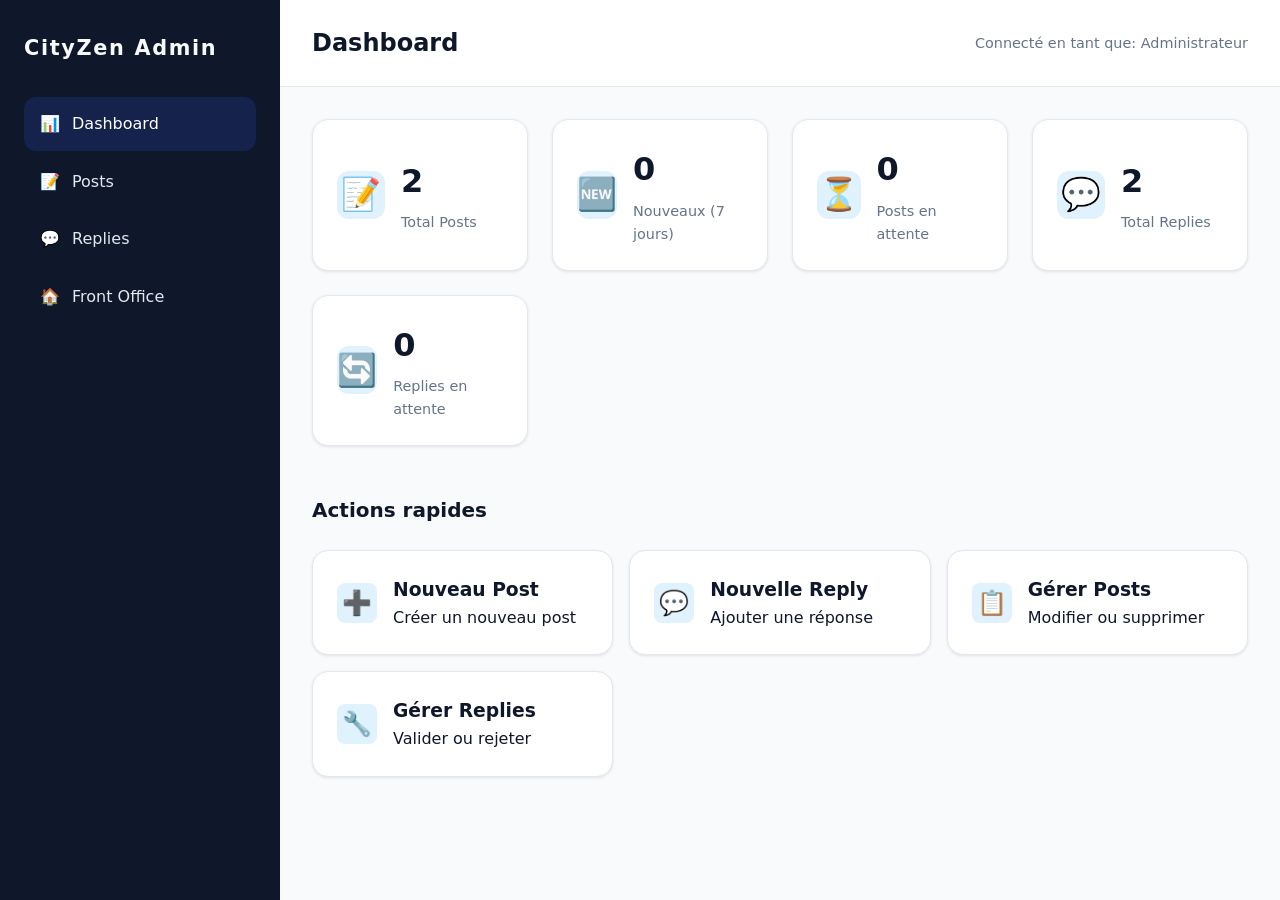
==== back.html @ 434589f9 "Initial commit" ====
<!DOCTYPE html>
<html lang="fr">
<head>
  <meta charset="UTF-8">
  <meta name="viewport" content="width=device-width, initial-scale=1.0">
  <title>Administration - CityZen Forum</title>
  <style>
    :root {
      --bg-dark: #0f172a;
      --bg-darker: #0b1221;
      --bg-light: #f8fafc;
      --card: #ffffff;
      --text: #0f172a;
      --muted: #64748b;
      --accent: #2563eb;
      --accent-soft: #e0f2fe;
      --success: #16a34a;
      --warning: #f97316;
      --danger: #ef4444;
      --border: #e2e8f0;
    }

    * {
      box-sizing: border-box;
      margin: 0;
      padding: 0;
      font-family: Inter, system-ui, sans-serif;
    }

    body {
      min-height: 100vh;
      background: #f8fafc;
      color: var(--text);
      line-height: 1.6;
    }

    .admin-layout {
      display: grid;
      grid-template-columns: 280px 1fr;
      min-height: 100vh;
    }

    .sidebar {
      background: var(--bg-dark);
      color: #f8fafc;
      padding: 2rem 1.5rem;
      display: flex;
      flex-direction: column;
    }

    .sidebar-header h2 {
      margin-bottom: 2rem;
      font-size: 1.3rem;
      letter-spacing: 0.08em;
      font-weight: 700;
    }

    .sidebar-nav {
      flex: 1;
    }

    .nav-link {
      display: flex;
      align-items: center;
      gap: 0.75rem;
      padding: 0.875rem 1rem;
      border-radius: 0.75rem;
      color: #e2e8f0;
      text-decoration: none;
      transition: all 0.2s;
      margin-bottom: 0.25rem;
    }

    .nav-link.active,
    .nav-link:hover {
      background: rgba(45, 96, 255, 0.16);
      color: #ffffff;
    }

    .nav-link.logout {
      margin-top: auto;
      color: #ef4444;
    }

    .nav-link.logout:hover {
      background: rgba(239, 68, 68, 0.16);
    }

    .main-content {
      display: flex;
      flex-direction: column;
    }

    .topbar {
      background: white;
      border-bottom: 1px solid var(--border);
      padding: 1.5rem 2rem;
      display: flex;
      justify-content: space-between;
      align-items: center;
    }

    .topbar h1 {
      margin: 0;
      font-size: 1.5rem;
    }

    .user-info {
      color: #64748b;
      font-size: 0.9rem;
    }

    .content {
      flex: 1;
      padding: 2rem;
    }

    /* Dashboard */
    .dashboard {
      max-width: 1200px;
    }

    .stats-grid {
      display: grid;
      grid-template-columns: repeat(auto-fit, minmax(200px, 1fr));
      gap: 1.5rem;
      margin-bottom: 3rem;
    }

    .stat-card {
      background: white;
      border: 1px solid var(--border);
      border-radius: 1rem;
      padding: 1.5rem;
      display: flex;
      align-items: center;
      gap: 1rem;
      box-shadow: 0 1px 3px rgba(0, 0, 0, 0.1);
    }

    .stat-icon {
      font-size: 2rem;
      width: 3rem;
      height: 3rem;
      display: flex;
      align-items: center;
      justify-content: center;
      background: #e0f2fe;
      border-radius: 0.75rem;
    }

    .stat-content h3 {
      margin: 0 0 0.25rem 0;
      font-size: 2rem;
      font-weight: 700;
    }

    .stat-content p {
      margin: 0;
      color: #64748b;
      font-size: 0.9rem;
    }

    .quick-actions h2 {
      margin-bottom: 1.5rem;
      font-size: 1.25rem;
    }

    .actions-grid {
      display: grid;
      grid-template-columns: repeat(auto-fit, minmax(250px, 1fr));
      gap: 1rem;
    }

    .action-card {
      background: white;
      border: 1px solid var(--border);
      border-radius: 1rem;
      padding: 1.5rem;
      text-decoration: none;
      color: inherit;
      display: flex;
      align-items: center;
      gap: 1rem;
      transition: all 0.2s;
      box-shadow: 0 1px 3px rgba(0, 0, 0, 0.1);
    }

    .action-card:hover {
      transform: translateY(-2px);
      box-shadow: 0 4px 12px rgba(0, 0, 0, 0.15);
      border-color: #2563eb;
    }

    .action-icon {
      font-size: 1.5rem;
      width: 2.5rem;
      height: 2.5rem;
      display: flex;
      align-items: center;
      justify-content: center;
      background: #e0f2fe;
      border-radius: 0.5rem;
      color: #2563eb;
    }

    /* Admin sections */
    .admin-section {
      background: white;
      border: 1px solid var(--border);
      border-radius: 1rem;
      padding: 2rem;
      box-shadow: 0 1px 3px rgba(0, 0, 0, 0.1);
    }

    .section-header {
      display: flex;
      justify-content: space-between;
      align-items: center;
      margin-bottom: 2rem;
    }

    .section-header h2 {
      margin: 0;
      font-size: 1.25rem;
    }

    .stats-summary {
      display: flex;
      gap: 2rem;
      margin-bottom: 2rem;
      padding: 1rem;
      background: #f8fafc;
      border-radius: 0.5rem;
    }

    .stat-item {
      display: flex;
      flex-direction: column;
      align-items: center;
    }

    .stat-label {
      font-size: 0.9rem;
      color: #64748b;
      margin-bottom: 0.25rem;
    }

    .stat-value {
      font-size: 1.5rem;
      font-weight: 700;
      color: #0f172a;
    }

    /* Data tables */
    .data-table {
      overflow-x: auto;
    }

    table {
      width: 100%;
      border-collapse: collapse;
      min-width: 600px;
    }

    thead {
      background: #f8fafc;
    }

    th, td {
      text-align: left;
      padding: 0.875rem 1rem;
      border-bottom: 1px solid #e2e8f0;
    }

    th {
      font-size: 0.9rem;
      color: #64748b;
      text-transform: uppercase;
      letter-spacing: 0.04em;
      font-weight: 600;
    }

    td {
      color: #334155;
      font-size: 0.9rem;
    }

    .status-badge {
      display: inline-flex;
      align-items: center;
      justify-content: center;
      border-radius: 999px;
      padding: 0.25rem 0.75rem;
      font-size: 0.75rem;
      font-weight: 700;
      text-transform: uppercase;
      letter-spacing: 0.04em;
    }

    .status-publié,
    .status-validé {
      background: #dcfce7;
      color: #15803d;
    }

    .status-en révision,
    .status-en attente {
      background: #ffedd5;
      color: #b45309;
    }

    .status-rejeté,
    .status-brouillon,
    .status-archivé {
      background: #fee2e2;
      color: #b91c1c;
    }

    .actions {
      display: flex;
      gap: 0.5rem;
    }

    /* Buttons */
    .btn {
      display: inline-flex;
      align-items: center;
      justify-content: center;
      padding: 0.75rem 1.5rem;
      border-radius: 0.5rem;
      text-decoration: none;
      font-weight: 600;
      transition: all 0.2s;
      cursor: pointer;
      border: none;
      font-size: 0.9rem;
    }

    .btn-primary {
      background: var(--accent);
      color: white;
    }

    .btn-primary:hover {
      background: #1d4ed8;
      transform: translateY(-1px);
    }

    .btn-secondary {
      background: #f1f5f9;
      color: var(--text);
    }

    .btn-secondary:hover {
      background: #e2e8f0;
    }

    .btn-small {
      padding: 0.5rem 1rem;
      font-size: 0.8rem;
    }

    .btn-edit {
      background: #e0f2fe;
      color: #1d4ed8;
    }

    .btn-edit:hover {
      background: #bae6fd;
    }

    .btn-delete {
      background: #fee2e2;
      color: #b91c1c;
    }

    .btn-delete:hover {
      background: #fecaca;
    }

    /* Forms */
    .admin-form {
      max-width: none;
    }

    .form-group {
      margin-bottom: 1.5rem;
    }

    .form-group label {
      display: block;
      margin-bottom: 0.5rem;
      font-weight: 600;
      color: var(--text);
    }

    .form-group input,
    .form-group select,
    .form-group textarea {
      width: 100%;
      padding: 0.75rem;
      border: 1px solid var(--border);
      border-radius: 0.5rem;
      font-size: 1rem;
      background: white;
      transition: border-color 0.2s;
    }

    .form-group input:focus,
    .form-group select:focus,
    .form-group textarea:focus {
      outline: none;
      border-color: var(--accent);
      box-shadow: 0 0 0 3px rgba(37, 99, 235, 0.1);
    }

    .form-group textarea {
      resize: vertical;
      min-height: 120px;
    }

    .form-actions {
      display: flex;
      gap: 1rem;
      justify-content: flex-end;
      margin-top: 2rem;
    }

    /* Modals */
    .modal {
      display: none;
      position: fixed;
      z-index: 1000;
      left: 0;
      top: 0;
      width: 100%;
      height: 100%;
      background-color: rgba(0, 0, 0, 0.5);
      animation: fadeIn 0.3s ease-out;
    }

    .modal.show {
      display: flex;
      justify-content: center;
      align-items: center;
    }

    @keyframes fadeIn {
      from { opacity: 0; }
      to { opacity: 1; }
    }

    .modal-content {
      background: white;
      border-radius: 1rem;
      padding: 2rem;
      width: 90%;
      max-width: 600px;
      max-height: 90vh;
      overflow-y: auto;
      box-shadow: 0 20px 60px rgba(0, 0, 0, 0.15);
      animation: slideIn 0.3s ease-out;
    }

    @keyframes slideIn {
      from { transform: scale(0.9) translateY(-20px); opacity: 0; }
      to { transform: scale(1) translateY(0); opacity: 1; }
    }

    .modal-header {
      display: flex;
      justify-content: space-between;
      align-items: center;
      margin-bottom: 1.5rem;
      padding-bottom: 1rem;
      border-bottom: 1px solid var(--border);
    }

    .modal-header h2 {
      margin: 0;
      font-size: 1.5rem;
    }

    .close {
      background: none;
      border: none;
      font-size: 2rem;
      cursor: pointer;
      color: var(--muted);
      padding: 0;
      width: 30px;
      height: 30px;
      display: flex;
      align-items: center;
      justify-content: center;
      border-radius: 50%;
      transition: all 0.2s;
    }

    .close:hover {
      background: #f1f5f9;
      color: var(--text);
    }

    /* Alerts */
    .alert {
      padding: 1rem;
      border-radius: 0.5rem;
      margin-bottom: 1rem;
    }

    .alert-success {
      background: #dcfce7;
      color: #15803d;
      border: 1px solid #bbf7d0;
    }

    .alert-error {
      background: #fee2e2;
      color: #b91c1c;
      border: 1px solid #fecaca;
    }

    /* Responsive */
    @media (max-width: 1024px) {
      .admin-layout {
        grid-template-columns: 1fr;
      }

      .sidebar {
        flex-direction: row;
        flex-wrap: wrap;
        gap: 1rem;
        padding: 1rem;
      }

      .sidebar-nav {
        display: flex;
        flex-wrap: wrap;
        gap: 0.5rem;
      }

      .nav-link {
        padding: 0.5rem 0.75rem;
        font-size: 0.9rem;
      }

      .topbar {
        flex-direction: column;
        gap: 1rem;
        align-items: stretch;
        padding: 1rem;
      }

      .content {
        padding: 1rem;
      }

      .stats-grid {
        grid-template-columns: 1fr;
      }

      .actions-grid {
        grid-template-columns: 1fr;
      }

      .stats-summary {
        flex-direction: column;
        gap: 1rem;
      }
    }
  </style>
</head>
<body>
  <div class="admin-layout">
    <aside class="sidebar">
      <div class="sidebar-header">
        <h2>CityZen Admin</h2>
      </div>
      <nav class="sidebar-nav">
        <a href="#dashboard" class="nav-link active" onclick="showSection('dashboard')">
          <span>📊</span> Dashboard
        </a>
        <a href="#posts" class="nav-link" onclick="showSection('posts')">
          <span>📝</span> Posts
        </a>
        <a href="#replies" class="nav-link" onclick="showSection('replies')">
          <span>💬</span> Replies
        </a>
        <a href="front.html" class="nav-link">
          <span>🏠</span> Front Office
        </a>
      </nav>
    </aside>

    <main class="main-content">
      <header class="topbar">
        <h1 id="page-title">Dashboard</h1>
        <div class="user-info">
          Connecté en tant que: Administrateur
        </div>
      </header>

      <div class="content">
        <!-- Messages d'alerte -->
        <div id="alerts"></div>

        <!-- Dashboard -->
        <div id="dashboard-section" class="dashboard">
          <div class="stats-grid">
            <div class="stat-card">
              <div class="stat-icon">📝</div>
              <div class="stat-content">
                <h3 id="total-posts">0</h3>
                <p>Total Posts</p>
              </div>
            </div>

            <div class="stat-card">
              <div class="stat-icon">🆕</div>
              <div class="stat-content">
                <h3 id="recent-posts">0</h3>
                <p>Nouveaux (7 jours)</p>
              </div>
            </div>

            <div class="stat-card">
              <div class="stat-icon">⏳</div>
              <div class="stat-content">
                <h3 id="pending-posts">0</h3>
                <p>Posts en attente</p>
              </div>
            </div>

            <div class="stat-card">
              <div class="stat-icon">💬</div>
              <div class="stat-content">
                <h3 id="total-replies">0</h3>
                <p>Total Replies</p>
              </div>
            </div>

            <div class="stat-card">
              <div class="stat-icon">🔄</div>
              <div class="stat-content">
                <h3 id="pending-replies">0</h3>
                <p>Replies en attente</p>
              </div>
            </div>
          </div>

          <div class="quick-actions">
            <h2>Actions rapides</h2>
            <div class="actions-grid">
              <div class="action-card" onclick="showCreatePostModal()">
                <div class="action-icon">➕</div>
                <div class="action-content">
                  <h3>Nouveau Post</h3>
                  <p>Créer un nouveau post</p>
                </div>
              </div>

              <div class="action-card" onclick="showCreateReplyModal()">
                <div class="action-icon">💬</div>
                <div class="action-content">
                  <h3>Nouvelle Reply</h3>
                  <p>Ajouter une réponse</p>
                </div>
              </div>

              <div class="action-card" onclick="showSection('posts')">
                <div class="action-icon">📋</div>
                <div class="action-content">
                  <h3>Gérer Posts</h3>
                  <p>Modifier ou supprimer</p>
                </div>
              </div>

              <div class="action-card" onclick="showSection('replies')">
                <div class="action-icon">🔧</div>
                <div class="action-content">
                  <h3>Gérer Replies</h3>
                  <p>Valider ou rejeter</p>
                </div>
              </div>
            </div>
          </div>
        </div>

        <!-- Gestion des posts -->
        <div id="posts-section" class="admin-section" style="display: none;">
          <div class="section-header">
            <h2>Gestion des Posts</h2>
            <button class="btn btn-primary" onclick="showCreatePostModal()">Nouveau Post</button>
          </div>

          <div class="stats-summary">
            <div class="stat-item">
              <span class="stat-label">Total:</span>
              <span class="stat-value" id="posts-total">0</span>
            </div>
            <div class="stat-item">
              <span class="stat-label">Nouveaux (7j):</span>
              <span class="stat-value" id="posts-recent">0</span>
            </div>
            <div class="stat-item">
              <span class="stat-label">En attente:</span>
              <span class="stat-value" id="posts-pending">0</span>
            </div>
          </div>

          <div class="data-table">
            <table id="posts-table">
              <thead>
                <tr>
                  <th>ID</th>
                  <th>Titre</th>
                  <th>Auteur</th>
                  <th>Statut</th>
                  <th>Date</th>
                  <th>Vues</th>
                  <th>Actions</th>
                </tr>
              </thead>
              <tbody id="posts-tbody">
                <!-- Les posts seront chargés ici -->
              </tbody>
            </table>
          </div>
        </div>

        <!-- Gestion des replies -->
        <div id="replies-section" class="admin-section" style="display: none;">
          <div class="section-header">
            <h2>Gestion des Replies</h2>
            <button class="btn btn-primary" onclick="showCreateReplyModal()">Nouvelle Reply</button>
          </div>

          <div class="stats-summary">
            <div class="stat-item">
              <span class="stat-label">Total:</span>
              <span class="stat-value" id="replies-total">0</span>
            </div>
            <div class="stat-item">
              <span class="stat-label">En attente:</span>
              <span class="stat-value" id="replies-pending">0</span>
            </div>
          </div>

          <div class="data-table">
            <table id="replies-table">
              <thead>
                <tr>
                  <th>ID</th>
                  <th>Post associé</th>
                  <th>Auteur</th>
                  <th>Contenu</th>
                  <th>Statut</th>
                  <th>Date</th>
                  <th>Actions</th>
                </tr>
              </thead>
              <tbody id="replies-tbody">
                <!-- Les replies seront chargées ici -->
              </tbody>
            </table>
          </div>
        </div>
      </div>
    </main>
  </div>

  <!-- Modal pour créer/modifier un post -->
  <div id="post-modal" class="modal">
    <div class="modal-content">
      <div class="modal-header">
        <h2 id="post-modal-title">Nouveau Post</h2>
        <button class="close" onclick="closePostModal()">&times;</button>
      </div>
      <form id="post-form">
        <input type="hidden" id="post-id" value="">
        <div class="form-group">
          <label for="post-title">Titre *</label>
          <input type="text" id="post-title" required>
        </div>

        <div class="form-group">
          <label for="post-author">Auteur *</label>
          <input type="text" id="post-author" required>
        </div>

        <div class="form-group">
          <label for="post-email">Email auteur</label>
          <input type="email" id="post-email">
        </div>

        <div class="form-group">
          <label for="post-status">Statut *</label>
          <select id="post-status" required>
            <option value="Publié">Publié</option>
            <option value="En révision">En révision</option>
            <option value="Brouillon">Brouillon</option>
            <option value="Archivé">Archivé</option>
          </select>
        </div>

        <div class="form-group">
          <label for="post-content">Contenu</label>
          <textarea id="post-content" rows="8"></textarea>
        </div>

        <div class="form-actions">
          <button type="button" class="btn btn-secondary" onclick="closePostModal()">Annuler</button>
          <button type="submit" class="btn btn-primary">Enregistrer</button>
        </div>
      </form>
    </div>
  </div>

  <!-- Modal pour créer/modifier une reply -->
  <div id="reply-modal" class="modal">
    <div class="modal-content">
      <div class="modal-header">
        <h2 id="reply-modal-title">Nouvelle Reply</h2>
        <button class="close" onclick="closeReplyModal()">&times;</button>
      </div>
      <form id="reply-form">
        <input type="hidden" id="reply-id" value="">
        <div class="form-group">
          <label for="reply-post-id">Post associé *</label>
          <select id="reply-post-id" required>
            <!-- Les options seront remplies dynamiquement -->
          </select>
        </div>

        <div class="form-group">
          <label for="reply-author">Auteur *</label>
          <input type="text" id="reply-author" required>
        </div>

        <div class="form-group">
          <label for="reply-email">Email auteur</label>
          <input type="email" id="reply-email">
        </div>

        <div class="form-group">
          <label for="reply-status">Statut *</label>
          <select id="reply-status" required>
            <option value="Validé">Validé</option>
            <option value="Rejeté">Rejeté</option>
            <option value="En attente">En attente</option>
          </select>
        </div>

        <div class="form-group">
          <label for="reply-content">Contenu *</label>
          <textarea id="reply-content" rows="6" required></textarea>
        </div>

        <div class="form-actions">
          <button type="button" class="btn btn-secondary" onclick="closeReplyModal()">Annuler</button>
          <button type="submit" class="btn btn-primary">Enregistrer</button>
        </div>
      </form>
    </div>
  </div>

  <script>
    // Données du forum
    let posts = [];
    let currentSection = 'dashboard';

    // Charger les données depuis localStorage
    function loadData() {
      const savedPosts = localStorage.getItem('forum_posts');
      if (savedPosts) {
        posts = JSON.parse(savedPosts);
      } else {
        // Données de démonstration
        posts = [
          {
            id: 1,
            title: "Bienvenue sur CityZen Forum",
            content: "Bienvenue sur notre forum communautaire ! Ici vous pouvez partager vos idées, poser des questions et échanger avec d'autres membres de la communauté.",
            author: "Admin",
            email: "admin@cityzen.com",
            date: "2026-04-14",
            views: 15,
            likes: 8,
            status: "Publié",
            replies: [
              {
                id: 1,
                content: "Merci pour ce forum ! C'est super utile.",
                author: "Marie L.",
                email: "marie@email.com",
                date: "2026-04-14",
                status: "Validé"
              }
            ]
          },
          {
            id: 2,
            title: "Comment intégrer PDO en PHP ?",
            content: "Bonjour, j'ai des difficultés à intégrer PDO dans mon projet PHP. Quelqu'un pourrait m'aider avec un exemple concret ?",
            author: "Jean D.",
            email: "jean@email.com",
            date: "2026-04-13",
            views: 23,
            likes: 5,
            status: "Publié",
            replies: [
              {
                id: 2,
                content: "Voici un exemple basique :\n\n```php\ntry {\n    $pdo = new PDO('mysql:host=localhost;dbname=test', 'user', 'pass');\n    $stmt = $pdo->prepare('SELECT * FROM users');\n    $stmt->execute();\n    $users = $stmt->fetchAll();\n} catch(PDOException $e) {\n    echo $e->getMessage();\n}\n```",
                author: "Dev PHP",
                email: "dev@email.com",
                date: "2026-04-13",
                status: "Validé"
              }
            ]
          }
        ];
        saveData();
      }
    }

    // Sauvegarder les données dans localStorage
    function saveData() {
      localStorage.setItem('forum_posts', JSON.stringify(posts));
      updateStats();
    }

    // Afficher les messages d'alerte
    function showAlert(message, type = 'success') {
      const alertsDiv = document.getElementById('alerts');
      alertsDiv.innerHTML = `<div class="alert alert-${type}">${message}</div>`;
      setTimeout(() => {
        alertsDiv.innerHTML = '';
      }, 5000);
    }

    // Afficher une section
    function showSection(sectionName) {
      // Masquer toutes les sections
      document.getElementById('dashboard-section').style.display = 'none';
      document.getElementById('posts-section').style.display = 'none';
      document.getElementById('replies-section').style.display = 'none';

      // Afficher la section demandée
      document.getElementById(sectionName + '-section').style.display = 'block';

      // Mettre à jour la navigation
      document.querySelectorAll('.nav-link').forEach(link => {
        link.classList.remove('active');
      });
      document.querySelector(`[onclick="showSection('${sectionName}')"]`).classList.add('active');

      // Mettre à jour le titre
      const titles = {
        'dashboard': 'Dashboard',
        'posts': 'Gestion des Posts',
        'replies': 'Gestion des Replies'
      };
      document.getElementById('page-title').textContent = titles[sectionName];

      currentSection = sectionName;

      // Recharger les données si nécessaire
      if (sectionName === 'posts') {
        renderPostsTable();
      } else if (sectionName === 'replies') {
        renderRepliesTable();
      }
    }

    // Mettre à jour les statistiques
    function updateStats() {
      const totalPosts = posts.length;
      const recentPosts = posts.filter(p => {
        const postDate = new Date(p.date);
        const weekAgo = new Date();
        weekAgo.setDate(weekAgo.getDate() - 7);
        return postDate >= weekAgo;
      }).length;
      const pendingPosts = posts.filter(p => p.status === 'En révision').length;

      let totalReplies = 0;
      let pendingReplies = 0;

      posts.forEach(post => {
        if (post.replies) {
          totalReplies += post.replies.length;
          pendingReplies += post.replies.filter(r => r.status === 'En attente').length;
        }
      });

      // Dashboard
      document.getElementById('total-posts').textContent = totalPosts;
      document.getElementById('recent-posts').textContent = recentPosts;
      document.getElementById('pending-posts').textContent = pendingPosts;
      document.getElementById('total-replies').textContent = totalReplies;
      document.getElementById('pending-replies').textContent = pendingReplies;

      // Sections
      document.getElementById('posts-total').textContent = totalPosts;
      document.getElementById('posts-recent').textContent = recentPosts;
      document.getElementById('posts-pending').textContent = pendingPosts;
      document.getElementById('replies-total').textContent = totalReplies;
      document.getElementById('replies-pending').textContent = pendingReplies;
    }

    // Rendre le tableau des posts
    function renderPostsTable() {
      const tbody = document.getElementById('posts-tbody');
      tbody.innerHTML = '';

      posts.forEach(post => {
        const row = document.createElement('tr');
        row.innerHTML = `
          <td>${post.id}</td>
          <td>${post.title.length > 50 ? post.title.substring(0, 50) + '...' : post.title}</td>
          <td>${post.author}</td>
          <td><span class="status-badge status-${post.status.toLowerCase().replace(' ', '')}">${post.status}</span></td>
          <td>${formatDate(post.date)}</td>
          <td>${post.views}</td>
          <td class="actions">
            <button class="btn btn-small btn-edit" onclick="editPost(${post.id})">Modifier</button>
            <button class="btn btn-small btn-delete" onclick="deletePost(${post.id})">Supprimer</button>
          </td>
        `;
        tbody.appendChild(row);
      });
    }

    // Rendre le tableau des replies
    function renderRepliesTable() {
      const tbody = document.getElementById('replies-tbody');
      tbody.innerHTML = '';

      posts.forEach(post => {
        if (post.replies) {
          post.replies.forEach(reply => {
            const row = document.createElement('tr');
            row.innerHTML = `
              <td>${reply.id}</td>
              <td>${post.title.length > 30 ? post.title.substring(0, 30) + '...' : post.title}</td>
              <td>${reply.author}</td>
              <td>${reply.content.length > 50 ? reply.content.substring(0, 50) + '...' : reply.content}</td>
              <td><span class="status-badge status-${reply.status.toLowerCase().replace(' ', '')}">${reply.status}</span></td>
              <td>${formatDate(reply.date)}</td>
              <td class="actions">
                <button class="btn btn-small btn-edit" onclick="editReply(${reply.id})">Modifier</button>
                <button class="btn btn-small btn-delete" onclick="deleteReply(${reply.id})">Supprimer</button>
              </td>
            `;
            tbody.appendChild(row);
          });
        }
      });
    }

    // Formater la date
    function formatDate(dateString) {
      const date = new Date(dateString);
      return date.toLocaleDateString('fr-FR', {
        year: 'numeric',
        month: 'short',
        day: 'numeric'
      });
    }

    // Modal post
    function showCreatePostModal(postId = null) {
      const modal = document.getElementById('post-modal');
      const form = document.getElementById('post-form');
      const title = document.getElementById('post-modal-title');

      if (postId) {
        const post = posts.find(p => p.id === postId);
        document.getElementById('post-id').value = post.id;
        document.getElementById('post-title').value = post.title;
        document.getElementById('post-author').value = post.author;
        document.getElementById('post-email').value = post.email || '';
        document.getElementById('post-status').value = post.status;
        document.getElementById('post-content').value = post.content;
        title.textContent = 'Modifier le Post';
      } else {
        form.reset();
        document.getElementById('post-id').value = '';
        title.textContent = 'Nouveau Post';
      }

      modal.classList.add('show');
    }

    function closePostModal() {
      document.getElementById('post-modal').classList.remove('show');
    }

    // Modal reply
    function showCreateReplyModal(replyId = null) {
      const modal = document.getElementById('reply-modal');
      const form = document.getElementById('reply-form');
      const title = document.getElementById('reply-modal-title');
      const postSelect = document.getElementById('reply-post-id');

      // Remplir le select des posts
      postSelect.innerHTML = '<option value="">Sélectionner un post</option>';
      posts.forEach(post => {
        const option = document.createElement('option');
        option.value = post.id;
        option.textContent = post.title;
        postSelect.appendChild(option);
      });

      if (replyId) {
        // Trouver la reply
        let reply = null;
        let postId = null;
        posts.forEach(post => {
          if (post.replies) {
            const found = post.replies.find(r => r.id === replyId);
            if (found) {
              reply = found;
              postId = post.id;
            }
          }
        });

        if (reply) {
          document.getElementById('reply-id').value = reply.id;
          document.getElementById('reply-post-id').value = postId;
          document.getElementById('reply-author').value = reply.author;
          document.getElementById('reply-email').value = reply.email || '';
          document.getElementById('reply-status').value = reply.status;
          document.getElementById('reply-content').value = reply.content;
          title.textContent = 'Modifier la Reply';
        }
      } else {
        form.reset();
        document.getElementById('reply-id').value = '';
        title.textContent = 'Nouvelle Reply';
      }

      modal.classList.add('show');
    }

    function closeReplyModal() {
      document.getElementById('reply-modal').classList.remove('show');
    }

    // Soumettre le formulaire des posts
    document.getElementById('post-form').addEventListener('submit', function(e) {
      e.preventDefault();

      const id = document.getElementById('post-id').value;
      const title = document.getElementById('post-title').value.trim();
      const author = document.getElementById('post-author').value.trim();
      const email = document.getElementById('post-email').value.trim();
      const status = document.getElementById('post-status').value;
      const content = document.getElementById('post-content').value.trim();

      if (!title || !author) {
        showAlert('Titre et auteur requis', 'error');
        return;
      }

      if (id) {
        // Modifier
        const post = posts.find(p => p.id == id);
        post.title = title;
        post.author = author;
        post.email = email || null;
        post.status = status;
        post.content = content;
      } else {
        // Créer
        const newPost = {
          id: Date.now(),
          title,
          content,
          author,
          email: email || null,
          date: new Date().toISOString().split('T')[0],
          views: 0,
          likes: 0,
          status,
          replies: []
        };
        posts.push(newPost);
      }

      saveData();
      if (currentSection === 'posts') renderPostsTable();
      closePostModal();
      showAlert(id ? 'Post modifié avec succès !' : 'Post créé avec succès !');
    });

    // Soumettre le formulaire des replies
    document.getElementById('reply-form').addEventListener('submit', function(e) {
      e.preventDefault();

      const id = document.getElementById('reply-id').value;
      const postId = parseInt(document.getElementById('reply-post-id').value);
      const author = document.getElementById('reply-author').value.trim();
      const email = document.getElementById('reply-email').value.trim();
      const status = document.getElementById('reply-status').value;
      const content = document.getElementById('reply-content').value.trim();

      if (!postId || !author || !content) {
        showAlert('Tous les champs sont requis', 'error');
        return;
      }

      const post = posts.find(p => p.id === postId);
      if (!post) {
        showAlert('Post non trouvé', 'error');
        return;
      }

      if (id) {
        // Modifier
        const reply = post.replies.find(r => r.id == id);
        reply.author = author;
        reply.email = email || null;
        reply.status = status;
        reply.content = content;
      } else {
        // Créer
        const newReply = {
          id: Date.now(),
          content,
          author,
          email: email || null,
          date: new Date().toISOString().split('T')[0],
          status
        };
        if (!post.replies) post.replies = [];
        post.replies.push(newReply);
      }

      saveData();
      if (currentSection === 'replies') renderRepliesTable();
      closeReplyModal();
      showAlert(id ? 'Reply modifiée avec succès !' : 'Reply créée avec succès !');
    });

    // Modifier un post
    function editPost(id) {
      showCreatePostModal(id);
    }

    // Supprimer un post
    function deletePost(id) {
      if (confirm('Êtes-vous sûr de vouloir supprimer ce post ? Toutes les replies associées seront également supprimées.')) {
        posts = posts.filter(p => p.id !== id);
        saveData();
        renderPostsTable();
        showAlert('Post supprimé avec succès !');
      }
    }

    // Modifier une reply
    function editReply(id) {
      showCreateReplyModal(id);
    }

    // Supprimer une reply
    function deleteReply(id) {
      if (confirm('Êtes-vous sûr de vouloir supprimer cette reply ?')) {
        posts.forEach(post => {
          if (post.replies) {
            post.replies = post.replies.filter(r => r.id !== id);
          }
        });
        saveData();
        renderRepliesTable();
        showAlert('Reply supprimée avec succès !');
      }
    }

    // Fermer les modales en cliquant en dehors
    document.addEventListener('click', function(e) {
      if (e.target.classList.contains('modal')) {
        e.target.classList.remove('show');
      }
    });

    // Initialisation
    loadData();
    updateStats();
  </script>
</body>
</html>
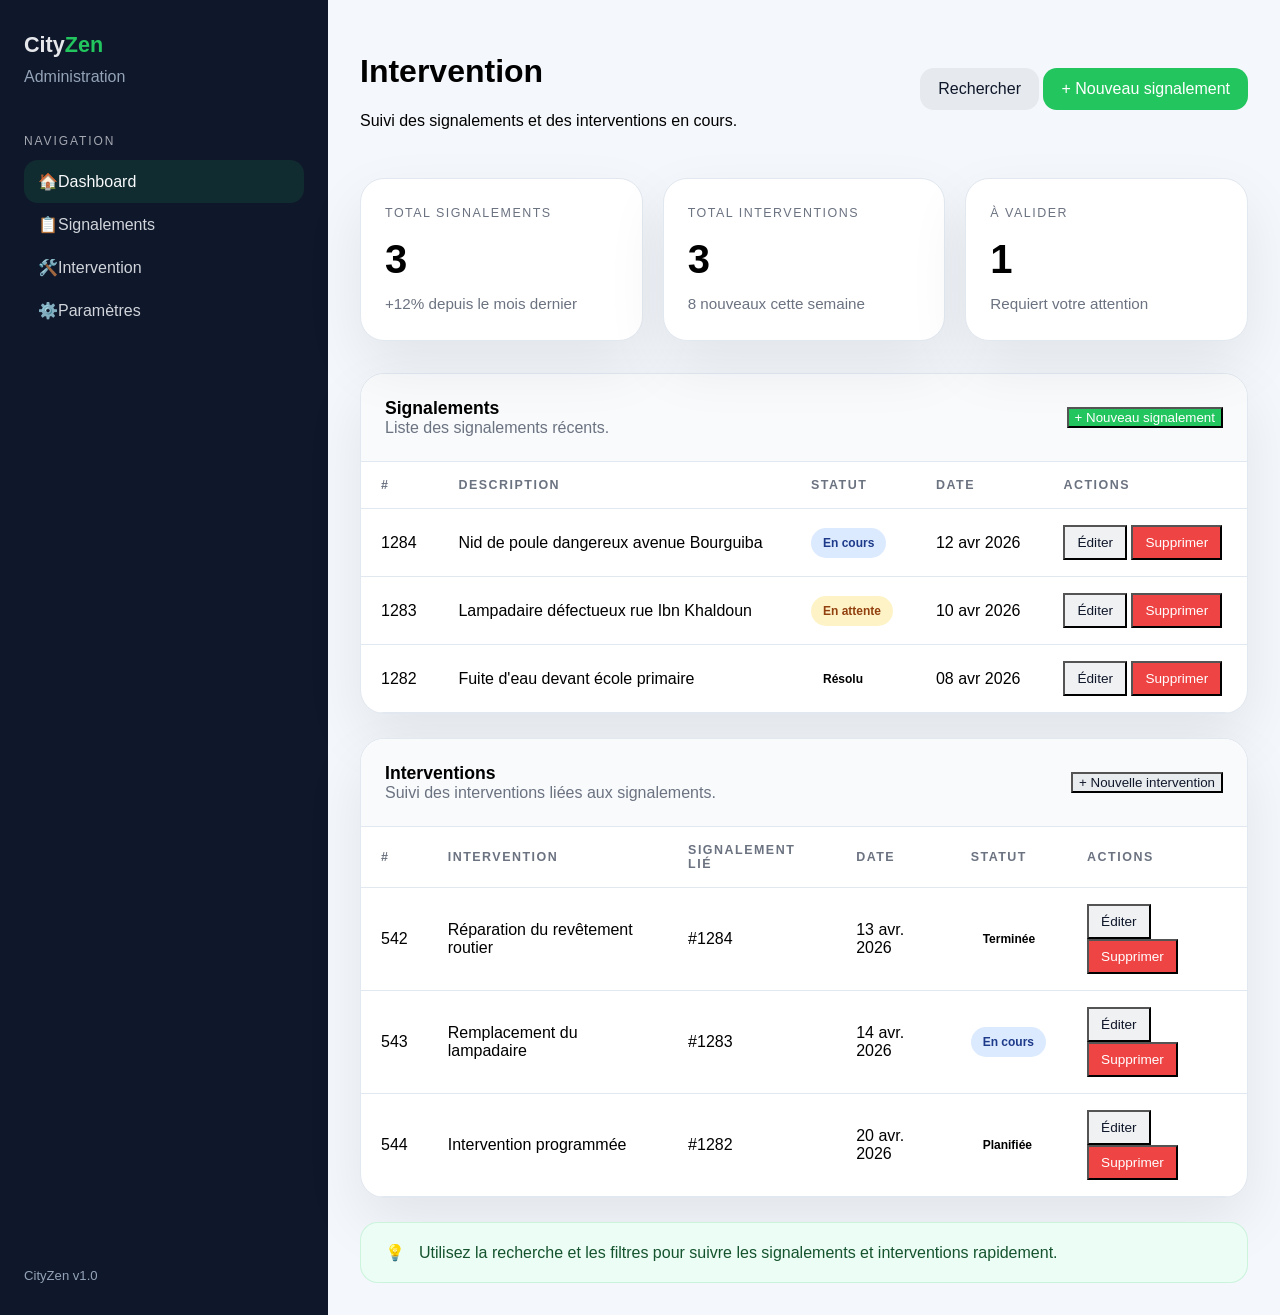
==== commit a5f37ac0: "Add files via upload" ====
--- a/back.html
+++ b/back.html
@@ -1,1296 +1,553 @@
-<!DOCTYPE html>
-<html lang="fr">
-<head>
-  <meta charset="UTF-8">
-  <meta name="viewport" content="width=device-width, initial-scale=1.0">
-  <title>Administration - CityZen Forum</title>
-  <style>
-    :root {
-      --bg-dark: #0f172a;
-      --bg-darker: #0b1221;
-      --bg-light: #f8fafc;
-      --card: #ffffff;
-      --text: #0f172a;
-      --muted: #64748b;
-      --accent: #2563eb;
-      --accent-soft: #e0f2fe;
-      --success: #16a34a;
-      --warning: #f97316;
-      --danger: #ef4444;
-      --border: #e2e8f0;
-    }
-
-    * {
-      box-sizing: border-box;
-      margin: 0;
-      padding: 0;
-      font-family: Inter, system-ui, sans-serif;
-    }
-
-    body {
-      min-height: 100vh;
-      background: #f8fafc;
-      color: var(--text);
-      line-height: 1.6;
-    }
-
-    .admin-layout {
-      display: grid;
-      grid-template-columns: 280px 1fr;
-      min-height: 100vh;
-    }
-
-    .sidebar {
-      background: var(--bg-dark);
-      color: #f8fafc;
-      padding: 2rem 1.5rem;
-      display: flex;
-      flex-direction: column;
-    }
-
-    .sidebar-header h2 {
-      margin-bottom: 2rem;
-      font-size: 1.3rem;
-      letter-spacing: 0.08em;
-      font-weight: 700;
-    }
-
-    .sidebar-nav {
-      flex: 1;
-    }
-
-    .nav-link {
-      display: flex;
-      align-items: center;
-      gap: 0.75rem;
-      padding: 0.875rem 1rem;
-      border-radius: 0.75rem;
-      color: #e2e8f0;
-      text-decoration: none;
-      transition: all 0.2s;
-      margin-bottom: 0.25rem;
-    }
-
-    .nav-link.active,
-    .nav-link:hover {
-      background: rgba(45, 96, 255, 0.16);
-      color: #ffffff;
-    }
-
-    .nav-link.logout {
-      margin-top: auto;
-      color: #ef4444;
-    }
-
-    .nav-link.logout:hover {
-      background: rgba(239, 68, 68, 0.16);
-    }
-
-    .main-content {
-      display: flex;
-      flex-direction: column;
-    }
-
-    .topbar {
-      background: white;
-      border-bottom: 1px solid var(--border);
-      padding: 1.5rem 2rem;
-      display: flex;
-      justify-content: space-between;
-      align-items: center;
-    }
-
-    .topbar h1 {
-      margin: 0;
-      font-size: 1.5rem;
-    }
-
-    .user-info {
-      color: #64748b;
-      font-size: 0.9rem;
-    }
-
-    .content {
-      flex: 1;
-      padding: 2rem;
-    }
-
-    /* Dashboard */
-    .dashboard {
-      max-width: 1200px;
-    }
-
-    .stats-grid {
-      display: grid;
-      grid-template-columns: repeat(auto-fit, minmax(200px, 1fr));
-      gap: 1.5rem;
-      margin-bottom: 3rem;
-    }
-
-    .stat-card {
-      background: white;
-      border: 1px solid var(--border);
-      border-radius: 1rem;
-      padding: 1.5rem;
-      display: flex;
-      align-items: center;
-      gap: 1rem;
-      box-shadow: 0 1px 3px rgba(0, 0, 0, 0.1);
-    }
-
-    .stat-icon {
-      font-size: 2rem;
-      width: 3rem;
-      height: 3rem;
-      display: flex;
-      align-items: center;
-      justify-content: center;
-      background: #e0f2fe;
-      border-radius: 0.75rem;
-    }
-
-    .stat-content h3 {
-      margin: 0 0 0.25rem 0;
-      font-size: 2rem;
-      font-weight: 700;
-    }
-
-    .stat-content p {
-      margin: 0;
-      color: #64748b;
-      font-size: 0.9rem;
-    }
-
-    .quick-actions h2 {
-      margin-bottom: 1.5rem;
-      font-size: 1.25rem;
-    }
-
-    .actions-grid {
-      display: grid;
-      grid-template-columns: repeat(auto-fit, minmax(250px, 1fr));
-      gap: 1rem;
-    }
-
-    .action-card {
-      background: white;
-      border: 1px solid var(--border);
-      border-radius: 1rem;
-      padding: 1.5rem;
-      text-decoration: none;
-      color: inherit;
-      display: flex;
-      align-items: center;
-      gap: 1rem;
-      transition: all 0.2s;
-      box-shadow: 0 1px 3px rgba(0, 0, 0, 0.1);
-    }
-
-    .action-card:hover {
-      transform: translateY(-2px);
-      box-shadow: 0 4px 12px rgba(0, 0, 0, 0.15);
-      border-color: #2563eb;
-    }
-
-    .action-icon {
-      font-size: 1.5rem;
-      width: 2.5rem;
-      height: 2.5rem;
-      display: flex;
-      align-items: center;
-      justify-content: center;
-      background: #e0f2fe;
-      border-radius: 0.5rem;
-      color: #2563eb;
-    }
-
-    /* Admin sections */
-    .admin-section {
-      background: white;
-      border: 1px solid var(--border);
-      border-radius: 1rem;
-      padding: 2rem;
-      box-shadow: 0 1px 3px rgba(0, 0, 0, 0.1);
-    }
-
-    .section-header {
-      display: flex;
-      justify-content: space-between;
-      align-items: center;
-      margin-bottom: 2rem;
-    }
-
-    .section-header h2 {
-      margin: 0;
-      font-size: 1.25rem;
-    }
-
-    .stats-summary {
-      display: flex;
-      gap: 2rem;
-      margin-bottom: 2rem;
-      padding: 1rem;
-      background: #f8fafc;
-      border-radius: 0.5rem;
-    }
-
-    .stat-item {
-      display: flex;
-      flex-direction: column;
-      align-items: center;
-    }
-
-    .stat-label {
-      font-size: 0.9rem;
-      color: #64748b;
-      margin-bottom: 0.25rem;
-    }
-
-    .stat-value {
-      font-size: 1.5rem;
-      font-weight: 700;
-      color: #0f172a;
-    }
-
-    /* Data tables */
-    .data-table {
-      overflow-x: auto;
-    }
-
-    table {
-      width: 100%;
-      border-collapse: collapse;
-      min-width: 600px;
-    }
-
-    thead {
-      background: #f8fafc;
-    }
-
-    th, td {
-      text-align: left;
-      padding: 0.875rem 1rem;
-      border-bottom: 1px solid #e2e8f0;
-    }
-
-    th {
-      font-size: 0.9rem;
-      color: #64748b;
-      text-transform: uppercase;
-      letter-spacing: 0.04em;
-      font-weight: 600;
-    }
-
-    td {
-      color: #334155;
-      font-size: 0.9rem;
-    }
-
-    .status-badge {
-      display: inline-flex;
-      align-items: center;
-      justify-content: center;
-      border-radius: 999px;
-      padding: 0.25rem 0.75rem;
-      font-size: 0.75rem;
-      font-weight: 700;
-      text-transform: uppercase;
-      letter-spacing: 0.04em;
-    }
-
-    .status-publié,
-    .status-validé {
-      background: #dcfce7;
-      color: #15803d;
-    }
-
-    .status-en révision,
-    .status-en attente {
-      background: #ffedd5;
-      color: #b45309;
-    }
-
-    .status-rejeté,
-    .status-brouillon,
-    .status-archivé {
-      background: #fee2e2;
-      color: #b91c1c;
-    }
-
-    .actions {
-      display: flex;
-      gap: 0.5rem;
-    }
-
-    /* Buttons */
-    .btn {
-      display: inline-flex;
-      align-items: center;
-      justify-content: center;
-      padding: 0.75rem 1.5rem;
-      border-radius: 0.5rem;
-      text-decoration: none;
-      font-weight: 600;
-      transition: all 0.2s;
-      cursor: pointer;
-      border: none;
-      font-size: 0.9rem;
-    }
-
-    .btn-primary {
-      background: var(--accent);
-      color: white;
-    }
-
-    .btn-primary:hover {
-      background: #1d4ed8;
-      transform: translateY(-1px);
-    }
-
-    .btn-secondary {
-      background: #f1f5f9;
-      color: var(--text);
-    }
-
-    .btn-secondary:hover {
-      background: #e2e8f0;
-    }
-
-    .btn-small {
-      padding: 0.5rem 1rem;
-      font-size: 0.8rem;
-    }
-
-    .btn-edit {
-      background: #e0f2fe;
-      color: #1d4ed8;
-    }
-
-    .btn-edit:hover {
-      background: #bae6fd;
-    }
-
-    .btn-delete {
-      background: #fee2e2;
-      color: #b91c1c;
-    }
-
-    .btn-delete:hover {
-      background: #fecaca;
-    }
-
-    /* Forms */
-    .admin-form {
-      max-width: none;
-    }
-
-    .form-group {
-      margin-bottom: 1.5rem;
-    }
-
-    .form-group label {
-      display: block;
-      margin-bottom: 0.5rem;
-      font-weight: 600;
-      color: var(--text);
-    }
-
-    .form-group input,
-    .form-group select,
-    .form-group textarea {
-      width: 100%;
-      padding: 0.75rem;
-      border: 1px solid var(--border);
-      border-radius: 0.5rem;
-      font-size: 1rem;
-      background: white;
-      transition: border-color 0.2s;
-    }
-
-    .form-group input:focus,
-    .form-group select:focus,
-    .form-group textarea:focus {
-      outline: none;
-      border-color: var(--accent);
-      box-shadow: 0 0 0 3px rgba(37, 99, 235, 0.1);
-    }
-
-    .form-group textarea {
-      resize: vertical;
-      min-height: 120px;
-    }
-
-    .form-actions {
-      display: flex;
-      gap: 1rem;
-      justify-content: flex-end;
-      margin-top: 2rem;
-    }
-
-    /* Modals */
-    .modal {
-      display: none;
-      position: fixed;
-      z-index: 1000;
-      left: 0;
-      top: 0;
-      width: 100%;
-      height: 100%;
-      background-color: rgba(0, 0, 0, 0.5);
-      animation: fadeIn 0.3s ease-out;
-    }
-
-    .modal.show {
-      display: flex;
-      justify-content: center;
-      align-items: center;
-    }
-
-    @keyframes fadeIn {
-      from { opacity: 0; }
-      to { opacity: 1; }
-    }
-
-    .modal-content {
-      background: white;
-      border-radius: 1rem;
-      padding: 2rem;
-      width: 90%;
-      max-width: 600px;
-      max-height: 90vh;
-      overflow-y: auto;
-      box-shadow: 0 20px 60px rgba(0, 0, 0, 0.15);
-      animation: slideIn 0.3s ease-out;
-    }
-
-    @keyframes slideIn {
-      from { transform: scale(0.9) translateY(-20px); opacity: 0; }
-      to { transform: scale(1) translateY(0); opacity: 1; }
-    }
-
-    .modal-header {
-      display: flex;
-      justify-content: space-between;
-      align-items: center;
-      margin-bottom: 1.5rem;
-      padding-bottom: 1rem;
-      border-bottom: 1px solid var(--border);
-    }
-
-    .modal-header h2 {
-      margin: 0;
-      font-size: 1.5rem;
-    }
-
-    .close {
-      background: none;
-      border: none;
-      font-size: 2rem;
-      cursor: pointer;
-      color: var(--muted);
-      padding: 0;
-      width: 30px;
-      height: 30px;
-      display: flex;
-      align-items: center;
-      justify-content: center;
-      border-radius: 50%;
-      transition: all 0.2s;
-    }
-
-    .close:hover {
-      background: #f1f5f9;
-      color: var(--text);
-    }
-
-    /* Alerts */
-    .alert {
-      padding: 1rem;
-      border-radius: 0.5rem;
-      margin-bottom: 1rem;
-    }
-
-    .alert-success {
-      background: #dcfce7;
-      color: #15803d;
-      border: 1px solid #bbf7d0;
-    }
-
-    .alert-error {
-      background: #fee2e2;
-      color: #b91c1c;
-      border: 1px solid #fecaca;
-    }
-
-    /* Responsive */
-    @media (max-width: 1024px) {
-      .admin-layout {
-        grid-template-columns: 1fr;
-      }
-
-      .sidebar {
-        flex-direction: row;
-        flex-wrap: wrap;
-        gap: 1rem;
-        padding: 1rem;
-      }
-
-      .sidebar-nav {
-        display: flex;
-        flex-wrap: wrap;
-        gap: 0.5rem;
-      }
-
-      .nav-link {
-        padding: 0.5rem 0.75rem;
-        font-size: 0.9rem;
-      }
-
-      .topbar {
-        flex-direction: column;
-        gap: 1rem;
-        align-items: stretch;
-        padding: 1rem;
-      }
-
-      .content {
-        padding: 1rem;
-      }
-
-      .stats-grid {
-        grid-template-columns: 1fr;
-      }
-
-      .actions-grid {
-        grid-template-columns: 1fr;
-      }
-
-      .stats-summary {
-        flex-direction: column;
-        gap: 1rem;
-      }
-    }
-  </style>
-</head>
-<body>
-  <div class="admin-layout">
-    <aside class="sidebar">
-      <div class="sidebar-header">
-        <h2>CityZen Admin</h2>
-      </div>
-      <nav class="sidebar-nav">
-        <a href="#dashboard" class="nav-link active" onclick="showSection('dashboard')">
-          <span>📊</span> Dashboard
-        </a>
-        <a href="#posts" class="nav-link" onclick="showSection('posts')">
-          <span>📝</span> Posts
-        </a>
-        <a href="#replies" class="nav-link" onclick="showSection('replies')">
-          <span>💬</span> Replies
-        </a>
-        <a href="front.html" class="nav-link">
-          <span>🏠</span> Front Office
-        </a>
-      </nav>
-    </aside>
-
-    <main class="main-content">
-      <header class="topbar">
-        <h1 id="page-title">Dashboard</h1>
-        <div class="user-info">
-          Connecté en tant que: Administrateur
-        </div>
-      </header>
-
-      <div class="content">
-        <!-- Messages d'alerte -->
-        <div id="alerts"></div>
-
-        <!-- Dashboard -->
-        <div id="dashboard-section" class="dashboard">
-          <div class="stats-grid">
-            <div class="stat-card">
-              <div class="stat-icon">📝</div>
-              <div class="stat-content">
-                <h3 id="total-posts">0</h3>
-                <p>Total Posts</p>
-              </div>
-            </div>
-
-            <div class="stat-card">
-              <div class="stat-icon">🆕</div>
-              <div class="stat-content">
-                <h3 id="recent-posts">0</h3>
-                <p>Nouveaux (7 jours)</p>
-              </div>
-            </div>
-
-            <div class="stat-card">
-              <div class="stat-icon">⏳</div>
-              <div class="stat-content">
-                <h3 id="pending-posts">0</h3>
-                <p>Posts en attente</p>
-              </div>
-            </div>
-
-            <div class="stat-card">
-              <div class="stat-icon">💬</div>
-              <div class="stat-content">
-                <h3 id="total-replies">0</h3>
-                <p>Total Replies</p>
-              </div>
-            </div>
-
-            <div class="stat-card">
-              <div class="stat-icon">🔄</div>
-              <div class="stat-content">
-                <h3 id="pending-replies">0</h3>
-                <p>Replies en attente</p>
-              </div>
-            </div>
-          </div>
-
-          <div class="quick-actions">
-            <h2>Actions rapides</h2>
-            <div class="actions-grid">
-              <div class="action-card" onclick="showCreatePostModal()">
-                <div class="action-icon">➕</div>
-                <div class="action-content">
-                  <h3>Nouveau Post</h3>
-                  <p>Créer un nouveau post</p>
-                </div>
-              </div>
-
-              <div class="action-card" onclick="showCreateReplyModal()">
-                <div class="action-icon">💬</div>
-                <div class="action-content">
-                  <h3>Nouvelle Reply</h3>
-                  <p>Ajouter une réponse</p>
-                </div>
-              </div>
-
-              <div class="action-card" onclick="showSection('posts')">
-                <div class="action-icon">📋</div>
-                <div class="action-content">
-                  <h3>Gérer Posts</h3>
-                  <p>Modifier ou supprimer</p>
-                </div>
-              </div>
-
-              <div class="action-card" onclick="showSection('replies')">
-                <div class="action-icon">🔧</div>
-                <div class="action-content">
-                  <h3>Gérer Replies</h3>
-                  <p>Valider ou rejeter</p>
-                </div>
-              </div>
-            </div>
-          </div>
-        </div>
-
-        <!-- Gestion des posts -->
-        <div id="posts-section" class="admin-section" style="display: none;">
-          <div class="section-header">
-            <h2>Gestion des Posts</h2>
-            <button class="btn btn-primary" onclick="showCreatePostModal()">Nouveau Post</button>
-          </div>
-
-          <div class="stats-summary">
-            <div class="stat-item">
-              <span class="stat-label">Total:</span>
-              <span class="stat-value" id="posts-total">0</span>
-            </div>
-            <div class="stat-item">
-              <span class="stat-label">Nouveaux (7j):</span>
-              <span class="stat-value" id="posts-recent">0</span>
-            </div>
-            <div class="stat-item">
-              <span class="stat-label">En attente:</span>
-              <span class="stat-value" id="posts-pending">0</span>
-            </div>
-          </div>
-
-          <div class="data-table">
-            <table id="posts-table">
-              <thead>
-                <tr>
-                  <th>ID</th>
-                  <th>Titre</th>
-                  <th>Auteur</th>
-                  <th>Statut</th>
-                  <th>Date</th>
-                  <th>Vues</th>
-                  <th>Actions</th>
-                </tr>
-              </thead>
-              <tbody id="posts-tbody">
-                <!-- Les posts seront chargés ici -->
-              </tbody>
-            </table>
-          </div>
-        </div>
-
-        <!-- Gestion des replies -->
-        <div id="replies-section" class="admin-section" style="display: none;">
-          <div class="section-header">
-            <h2>Gestion des Replies</h2>
-            <button class="btn btn-primary" onclick="showCreateReplyModal()">Nouvelle Reply</button>
-          </div>
-
-          <div class="stats-summary">
-            <div class="stat-item">
-              <span class="stat-label">Total:</span>
-              <span class="stat-value" id="replies-total">0</span>
-            </div>
-            <div class="stat-item">
-              <span class="stat-label">En attente:</span>
-              <span class="stat-value" id="replies-pending">0</span>
-            </div>
-          </div>
-
-          <div class="data-table">
-            <table id="replies-table">
-              <thead>
-                <tr>
-                  <th>ID</th>
-                  <th>Post associé</th>
-                  <th>Auteur</th>
-                  <th>Contenu</th>
-                  <th>Statut</th>
-                  <th>Date</th>
-                  <th>Actions</th>
-                </tr>
-              </thead>
-              <tbody id="replies-tbody">
-                <!-- Les replies seront chargées ici -->
-              </tbody>
-            </table>
-          </div>
-        </div>
-      </div>
-    </main>
-  </div>
-
-  <!-- Modal pour créer/modifier un post -->
-  <div id="post-modal" class="modal">
-    <div class="modal-content">
-      <div class="modal-header">
-        <h2 id="post-modal-title">Nouveau Post</h2>
-        <button class="close" onclick="closePostModal()">&times;</button>
-      </div>
-      <form id="post-form">
-        <input type="hidden" id="post-id" value="">
-        <div class="form-group">
-          <label for="post-title">Titre *</label>
-          <input type="text" id="post-title" required>
-        </div>
-
-        <div class="form-group">
-          <label for="post-author">Auteur *</label>
-          <input type="text" id="post-author" required>
-        </div>
-
-        <div class="form-group">
-          <label for="post-email">Email auteur</label>
-          <input type="email" id="post-email">
-        </div>
-
-        <div class="form-group">
-          <label for="post-status">Statut *</label>
-          <select id="post-status" required>
-            <option value="Publié">Publié</option>
-            <option value="En révision">En révision</option>
-            <option value="Brouillon">Brouillon</option>
-            <option value="Archivé">Archivé</option>
-          </select>
-        </div>
-
-        <div class="form-group">
-          <label for="post-content">Contenu</label>
-          <textarea id="post-content" rows="8"></textarea>
-        </div>
-
-        <div class="form-actions">
-          <button type="button" class="btn btn-secondary" onclick="closePostModal()">Annuler</button>
-          <button type="submit" class="btn btn-primary">Enregistrer</button>
-        </div>
-      </form>
-    </div>
-  </div>
-
-  <!-- Modal pour créer/modifier une reply -->
-  <div id="reply-modal" class="modal">
-    <div class="modal-content">
-      <div class="modal-header">
-        <h2 id="reply-modal-title">Nouvelle Reply</h2>
-        <button class="close" onclick="closeReplyModal()">&times;</button>
-      </div>
-      <form id="reply-form">
-        <input type="hidden" id="reply-id" value="">
-        <div class="form-group">
-          <label for="reply-post-id">Post associé *</label>
-          <select id="reply-post-id" required>
-            <!-- Les options seront remplies dynamiquement -->
-          </select>
-        </div>
-
-        <div class="form-group">
-          <label for="reply-author">Auteur *</label>
-          <input type="text" id="reply-author" required>
-        </div>
-
-        <div class="form-group">
-          <label for="reply-email">Email auteur</label>
-          <input type="email" id="reply-email">
-        </div>
-
-        <div class="form-group">
-          <label for="reply-status">Statut *</label>
-          <select id="reply-status" required>
-            <option value="Validé">Validé</option>
-            <option value="Rejeté">Rejeté</option>
-            <option value="En attente">En attente</option>
-          </select>
-        </div>
-
-        <div class="form-group">
-          <label for="reply-content">Contenu *</label>
-          <textarea id="reply-content" rows="6" required></textarea>
-        </div>
-
-        <div class="form-actions">
-          <button type="button" class="btn btn-secondary" onclick="closeReplyModal()">Annuler</button>
-          <button type="submit" class="btn btn-primary">Enregistrer</button>
-        </div>
-      </form>
-    </div>
-  </div>
-
-  <script>
-    // Données du forum
-    let posts = [];
-    let currentSection = 'dashboard';
-
-    // Charger les données depuis localStorage
-    function loadData() {
-      const savedPosts = localStorage.getItem('forum_posts');
-      if (savedPosts) {
-        posts = JSON.parse(savedPosts);
-      } else {
-        // Données de démonstration
-        posts = [
-          {
-            id: 1,
-            title: "Bienvenue sur CityZen Forum",
-            content: "Bienvenue sur notre forum communautaire ! Ici vous pouvez partager vos idées, poser des questions et échanger avec d'autres membres de la communauté.",
-            author: "Admin",
-            email: "admin@cityzen.com",
-            date: "2026-04-14",
-            views: 15,
-            likes: 8,
-            status: "Publié",
-            replies: [
-              {
-                id: 1,
-                content: "Merci pour ce forum ! C'est super utile.",
-                author: "Marie L.",
-                email: "marie@email.com",
-                date: "2026-04-14",
-                status: "Validé"
-              }
-            ]
-          },
-          {
-            id: 2,
-            title: "Comment intégrer PDO en PHP ?",
-            content: "Bonjour, j'ai des difficultés à intégrer PDO dans mon projet PHP. Quelqu'un pourrait m'aider avec un exemple concret ?",
-            author: "Jean D.",
-            email: "jean@email.com",
-            date: "2026-04-13",
-            views: 23,
-            likes: 5,
-            status: "Publié",
-            replies: [
-              {
-                id: 2,
-                content: "Voici un exemple basique :\n\n```php\ntry {\n    $pdo = new PDO('mysql:host=localhost;dbname=test', 'user', 'pass');\n    $stmt = $pdo->prepare('SELECT * FROM users');\n    $stmt->execute();\n    $users = $stmt->fetchAll();\n} catch(PDOException $e) {\n    echo $e->getMessage();\n}\n```",
-                author: "Dev PHP",
-                email: "dev@email.com",
-                date: "2026-04-13",
-                status: "Validé"
-              }
-            ]
-          }
-        ];
-        saveData();
-      }
-    }
-
-    // Sauvegarder les données dans localStorage
-    function saveData() {
-      localStorage.setItem('forum_posts', JSON.stringify(posts));
-      updateStats();
-    }
-
-    // Afficher les messages d'alerte
-    function showAlert(message, type = 'success') {
-      const alertsDiv = document.getElementById('alerts');
-      alertsDiv.innerHTML = `<div class="alert alert-${type}">${message}</div>`;
-      setTimeout(() => {
-        alertsDiv.innerHTML = '';
-      }, 5000);
-    }
-
-    // Afficher une section
-    function showSection(sectionName) {
-      // Masquer toutes les sections
-      document.getElementById('dashboard-section').style.display = 'none';
-      document.getElementById('posts-section').style.display = 'none';
-      document.getElementById('replies-section').style.display = 'none';
-
-      // Afficher la section demandée
-      document.getElementById(sectionName + '-section').style.display = 'block';
-
-      // Mettre à jour la navigation
-      document.querySelectorAll('.nav-link').forEach(link => {
-        link.classList.remove('active');
-      });
-      document.querySelector(`[onclick="showSection('${sectionName}')"]`).classList.add('active');
-
-      // Mettre à jour le titre
-      const titles = {
-        'dashboard': 'Dashboard',
-        'posts': 'Gestion des Posts',
-        'replies': 'Gestion des Replies'
-      };
-      document.getElementById('page-title').textContent = titles[sectionName];
-
-      currentSection = sectionName;
-
-      // Recharger les données si nécessaire
-      if (sectionName === 'posts') {
-        renderPostsTable();
-      } else if (sectionName === 'replies') {
-        renderRepliesTable();
-      }
-    }
-
-    // Mettre à jour les statistiques
-    function updateStats() {
-      const totalPosts = posts.length;
-      const recentPosts = posts.filter(p => {
-        const postDate = new Date(p.date);
-        const weekAgo = new Date();
-        weekAgo.setDate(weekAgo.getDate() - 7);
-        return postDate >= weekAgo;
-      }).length;
-      const pendingPosts = posts.filter(p => p.status === 'En révision').length;
-
-      let totalReplies = 0;
-      let pendingReplies = 0;
-
-      posts.forEach(post => {
-        if (post.replies) {
-          totalReplies += post.replies.length;
-          pendingReplies += post.replies.filter(r => r.status === 'En attente').length;
-        }
-      });
-
-      // Dashboard
-      document.getElementById('total-posts').textContent = totalPosts;
-      document.getElementById('recent-posts').textContent = recentPosts;
-      document.getElementById('pending-posts').textContent = pendingPosts;
-      document.getElementById('total-replies').textContent = totalReplies;
-      document.getElementById('pending-replies').textContent = pendingReplies;
-
-      // Sections
-      document.getElementById('posts-total').textContent = totalPosts;
-      document.getElementById('posts-recent').textContent = recentPosts;
-      document.getElementById('posts-pending').textContent = pendingPosts;
-      document.getElementById('replies-total').textContent = totalReplies;
-      document.getElementById('replies-pending').textContent = pendingReplies;
-    }
-
-    // Rendre le tableau des posts
-    function renderPostsTable() {
-      const tbody = document.getElementById('posts-tbody');
-      tbody.innerHTML = '';
-
-      posts.forEach(post => {
-        const row = document.createElement('tr');
-        row.innerHTML = `
-          <td>${post.id}</td>
-          <td>${post.title.length > 50 ? post.title.substring(0, 50) + '...' : post.title}</td>
-          <td>${post.author}</td>
-          <td><span class="status-badge status-${post.status.toLowerCase().replace(' ', '')}">${post.status}</span></td>
-          <td>${formatDate(post.date)}</td>
-          <td>${post.views}</td>
-          <td class="actions">
-            <button class="btn btn-small btn-edit" onclick="editPost(${post.id})">Modifier</button>
-            <button class="btn btn-small btn-delete" onclick="deletePost(${post.id})">Supprimer</button>
-          </td>
-        `;
-        tbody.appendChild(row);
-      });
-    }
-
-    // Rendre le tableau des replies
-    function renderRepliesTable() {
-      const tbody = document.getElementById('replies-tbody');
-      tbody.innerHTML = '';
-
-      posts.forEach(post => {
-        if (post.replies) {
-          post.replies.forEach(reply => {
-            const row = document.createElement('tr');
-            row.innerHTML = `
-              <td>${reply.id}</td>
-              <td>${post.title.length > 30 ? post.title.substring(0, 30) + '...' : post.title}</td>
-              <td>${reply.author}</td>
-              <td>${reply.content.length > 50 ? reply.content.substring(0, 50) + '...' : reply.content}</td>
-              <td><span class="status-badge status-${reply.status.toLowerCase().replace(' ', '')}">${reply.status}</span></td>
-              <td>${formatDate(reply.date)}</td>
-              <td class="actions">
-                <button class="btn btn-small btn-edit" onclick="editReply(${reply.id})">Modifier</button>
-                <button class="btn btn-small btn-delete" onclick="deleteReply(${reply.id})">Supprimer</button>
-              </td>
-            `;
-            tbody.appendChild(row);
-          });
-        }
-      });
-    }
-
-    // Formater la date
-    function formatDate(dateString) {
-      const date = new Date(dateString);
-      return date.toLocaleDateString('fr-FR', {
-        year: 'numeric',
-        month: 'short',
-        day: 'numeric'
-      });
-    }
-
-    // Modal post
-    function showCreatePostModal(postId = null) {
-      const modal = document.getElementById('post-modal');
-      const form = document.getElementById('post-form');
-      const title = document.getElementById('post-modal-title');
-
-      if (postId) {
-        const post = posts.find(p => p.id === postId);
-        document.getElementById('post-id').value = post.id;
-        document.getElementById('post-title').value = post.title;
-        document.getElementById('post-author').value = post.author;
-        document.getElementById('post-email').value = post.email || '';
-        document.getElementById('post-status').value = post.status;
-        document.getElementById('post-content').value = post.content;
-        title.textContent = 'Modifier le Post';
-      } else {
-        form.reset();
-        document.getElementById('post-id').value = '';
-        title.textContent = 'Nouveau Post';
-      }
-
-      modal.classList.add('show');
-    }
-
-    function closePostModal() {
-      document.getElementById('post-modal').classList.remove('show');
-    }
-
-    // Modal reply
-    function showCreateReplyModal(replyId = null) {
-      const modal = document.getElementById('reply-modal');
-      const form = document.getElementById('reply-form');
-      const title = document.getElementById('reply-modal-title');
-      const postSelect = document.getElementById('reply-post-id');
-
-      // Remplir le select des posts
-      postSelect.innerHTML = '<option value="">Sélectionner un post</option>';
-      posts.forEach(post => {
-        const option = document.createElement('option');
-        option.value = post.id;
-        option.textContent = post.title;
-        postSelect.appendChild(option);
-      });
-
-      if (replyId) {
-        // Trouver la reply
-        let reply = null;
-        let postId = null;
-        posts.forEach(post => {
-          if (post.replies) {
-            const found = post.replies.find(r => r.id === replyId);
-            if (found) {
-              reply = found;
-              postId = post.id;
-            }
-          }
-        });
-
-        if (reply) {
-          document.getElementById('reply-id').value = reply.id;
-          document.getElementById('reply-post-id').value = postId;
-          document.getElementById('reply-author').value = reply.author;
-          document.getElementById('reply-email').value = reply.email || '';
-          document.getElementById('reply-status').value = reply.status;
-          document.getElementById('reply-content').value = reply.content;
-          title.textContent = 'Modifier la Reply';
-        }
-      } else {
-        form.reset();
-        document.getElementById('reply-id').value = '';
-        title.textContent = 'Nouvelle Reply';
-      }
-
-      modal.classList.add('show');
-    }
-
-    function closeReplyModal() {
-      document.getElementById('reply-modal').classList.remove('show');
-    }
-
-    // Soumettre le formulaire des posts
-    document.getElementById('post-form').addEventListener('submit', function(e) {
-      e.preventDefault();
-
-      const id = document.getElementById('post-id').value;
-      const title = document.getElementById('post-title').value.trim();
-      const author = document.getElementById('post-author').value.trim();
-      const email = document.getElementById('post-email').value.trim();
-      const status = document.getElementById('post-status').value;
-      const content = document.getElementById('post-content').value.trim();
-
-      if (!title || !author) {
-        showAlert('Titre et auteur requis', 'error');
-        return;
-      }
-
-      if (id) {
-        // Modifier
-        const post = posts.find(p => p.id == id);
-        post.title = title;
-        post.author = author;
-        post.email = email || null;
-        post.status = status;
-        post.content = content;
-      } else {
-        // Créer
-        const newPost = {
-          id: Date.now(),
-          title,
-          content,
-          author,
-          email: email || null,
-          date: new Date().toISOString().split('T')[0],
-          views: 0,
-          likes: 0,
-          status,
-          replies: []
-        };
-        posts.push(newPost);
-      }
-
-      saveData();
-      if (currentSection === 'posts') renderPostsTable();
-      closePostModal();
-      showAlert(id ? 'Post modifié avec succès !' : 'Post créé avec succès !');
-    });
-
-    // Soumettre le formulaire des replies
-    document.getElementById('reply-form').addEventListener('submit', function(e) {
-      e.preventDefault();
-
-      const id = document.getElementById('reply-id').value;
-      const postId = parseInt(document.getElementById('reply-post-id').value);
-      const author = document.getElementById('reply-author').value.trim();
-      const email = document.getElementById('reply-email').value.trim();
-      const status = document.getElementById('reply-status').value;
-      const content = document.getElementById('reply-content').value.trim();
-
-      if (!postId || !author || !content) {
-        showAlert('Tous les champs sont requis', 'error');
-        return;
-      }
-
-      const post = posts.find(p => p.id === postId);
-      if (!post) {
-        showAlert('Post non trouvé', 'error');
-        return;
-      }
-
-      if (id) {
-        // Modifier
-        const reply = post.replies.find(r => r.id == id);
-        reply.author = author;
-        reply.email = email || null;
-        reply.status = status;
-        reply.content = content;
-      } else {
-        // Créer
-        const newReply = {
-          id: Date.now(),
-          content,
-          author,
-          email: email || null,
-          date: new Date().toISOString().split('T')[0],
-          status
-        };
-        if (!post.replies) post.replies = [];
-        post.replies.push(newReply);
-      }
-
-      saveData();
-      if (currentSection === 'replies') renderRepliesTable();
-      closeReplyModal();
-      showAlert(id ? 'Reply modifiée avec succès !' : 'Reply créée avec succès !');
-    });
-
-    // Modifier un post
-    function editPost(id) {
-      showCreatePostModal(id);
-    }
-
-    // Supprimer un post
-    function deletePost(id) {
-      if (confirm('Êtes-vous sûr de vouloir supprimer ce post ? Toutes les replies associées seront également supprimées.')) {
-        posts = posts.filter(p => p.id !== id);
-        saveData();
-        renderPostsTable();
-        showAlert('Post supprimé avec succès !');
-      }
-    }
-
-    // Modifier une reply
-    function editReply(id) {
-      showCreateReplyModal(id);
-    }
-
-    // Supprimer une reply
-    function deleteReply(id) {
-      if (confirm('Êtes-vous sûr de vouloir supprimer cette reply ?')) {
-        posts.forEach(post => {
-          if (post.replies) {
-            post.replies = post.replies.filter(r => r.id !== id);
-          }
-        });
-        saveData();
-        renderRepliesTable();
-        showAlert('Reply supprimée avec succès !');
-      }
-    }
-
-    // Fermer les modales en cliquant en dehors
-    document.addEventListener('click', function(e) {
-      if (e.target.classList.contains('modal')) {
-        e.target.classList.remove('show');
-      }
-    });
-
-    // Initialisation
-    loadData();
-    updateStats();
-  </script>
-</body>
-</html>+<!DOCTYPE html>
+<html lang="fr">
+<head>
+  <meta charset="UTF-8">
+  <meta name="viewport" content="width=device-width, initial-scale=1.0">
+  <title>Intervention — CityZen</title>
+  <style>
+    body { background: #F4F7FB; font-family: 'Inter', sans-serif; margin: 0; }
+    .layout-page { display: flex; min-height: 100vh; }
+    .sidebar-page { width: 280px; padding: 32px 24px; background: #0F172A; color: #E5E7EB; display: flex; flex-direction: column; gap: 32px; }
+    .sidebar-page .brand { font-size: 1.35rem; font-weight: 800; }
+    .sidebar-page .brand span { color: #22C55E; }
+    .sidebar-page a { color: #D1D5DB; text-decoration: none; display: block; padding: 12px 14px; border-radius: 14px; transition: background .2s; }
+    .sidebar-page a.active, .sidebar-page a:hover { background: rgba(34, 197, 94, .12); color: #F8FAFC; }
+    .sidebar-page .section-title { font-size: .75rem; letter-spacing: .16em; color: rgba(229,231,235,.7); text-transform: uppercase; margin-bottom: 12px; }
+    .content-page { flex: 1; padding: 32px; }
+    .topbar { display: flex; justify-content: space-between; align-items: center; gap: 16px; margin-bottom: 32px; }
+    .topbar .btn { border-radius: 14px; padding: 12px 18px; border: none; cursor: pointer; font-size: 1rem; }
+    .btn-secondary { background: rgba(15,23,42,.06); color: #0F172A; }
+    .btn-eco { background: #22C55E; color: #fff; }
+    .btn-danger { background: #EF4444; color: #fff; }
+    .btn-sm { padding: 8px 12px; font-size: .85rem; }
+    .btn:hover { opacity: 0.9; }
+    .cards-grid { display: grid; grid-template-columns: repeat(3, minmax(0,1fr)); gap: 20px; margin-bottom: 32px; }
+    .hero-card { padding: 24px; background: #FFFFFF; border: 1px solid #E2E8F0; border-radius: 24px; box-shadow: 0 24px 60px rgba(15,23,42,.08); }
+    .hero-card .label { font-size: .78rem; text-transform: uppercase; letter-spacing: .12em; color: #6B7280; }
+    .hero-card .value { margin-top: 16px; font-size: 2.5rem; font-weight: 800; }
+    .hero-card .hint { margin-top: 10px; color: #6B7280; font-size: .95rem; line-height: 1.6; }
+    .section { background: #FFFFFF; border: 1px solid #E2E8F0; border-radius: 24px; box-shadow: 0 24px 60px rgba(15,23,42,.08); overflow: hidden; margin-bottom: 24px; }
+    .section-header { display: flex; justify-content: space-between; align-items: center; padding: 24px; background: #F8FAFC; border-bottom: 1px solid #E2E8F0; }
+    .section-header h2 { margin: 0; font-size: 1.1rem; }
+    .section-header p { margin: 0; color: #6B7280; }
+    .table-wrap { overflow-x: auto; }
+    .data-table { width: 100%; border-collapse: collapse; }
+    .data-table th, .data-table td { padding: 16px 20px; border-bottom: 1px solid #E2E8F0; text-align: left; }
+    .data-table th { text-transform: uppercase; font-size: .78rem; letter-spacing: .12em; color: #6B7280; }
+    .data-table tbody tr:hover { background: #F8FAFC; }
+    .badge { display: inline-flex; align-items: center; padding: 8px 12px; border-radius: 999px; font-size: .75rem; font-weight: 700; }
+    .badge.enattente { background: #FEF3C7; color: #92400E; }
+    .badge.encours { background: #DBEAFE; color: #1E3A8A; }
+    .badge.resolu { background: #DCFCE7; color: #166534; }
+    .badge.rejete { background: #FEE2E2; color: #B91C1C; }
+    .badge.planifiee { background: #EDE9FE; color: #4C1D95; }
+    .badge.terminee { background: #DCFCE7; color: #166534; }
+    .badge.annulee { background: #FEE2E2; color: #B91C1C; }
+    .modal { position: fixed; inset: 0; background: rgba(0,0,0,.5); display: none; align-items: center; justify-content: center; z-index: 1000; }
+    .modal.show { display: flex; }
+    .modal-content { background: #fff; padding: 32px; border-radius: 24px; max-width: 500px; width: 90%; }
+    .modal-content h3 { margin: 0 0 16px; }
+    .modal-content .form-group { margin-bottom: 16px; }
+    .modal-content label { display: block; font-weight: 600; margin-bottom: 8px; }
+    .modal-content input, .modal-content textarea { width: 100%; padding: 12px; border: 1px solid #E2E8F0; border-radius: 14px; }
+    .modal-actions { display: flex; gap: 12px; margin-top: 24px; }
+    .footer-note { display: flex; gap: 14px; align-items: center; padding: 20px 24px; background: #ECFDF5; border-radius: 18px; border: 1px solid rgba(34,197,94,.16); color: #14532D; }
+    @media (max-width: 1024px) { .cards-grid { grid-template-columns: repeat(2, minmax(0,1fr)); } }
+    @media (max-width: 720px) { .layout-page { flex-direction: column; } .sidebar-page { width: 100%; flex-direction: row; flex-wrap: wrap; gap: 14px; } .content-page { padding: 20px; } .cards-grid { grid-template-columns: 1fr; } }
+  </style>
+</head>
+<body>
+  <div class="layout-page">
+    <aside class="sidebar-page">
+      <div>
+        <div class="brand">City<span>Zen</span></div>
+        <p style="margin-top:10px;color:#94A3B8;">Administration</p>
+      </div>
+      <div>
+        <div class="section-title">Navigation</div>
+        <a href="#" class="active"><span class="nav-icon">🏠</span>Dashboard</a>
+        <a href="#signalements"><span class="nav-icon">📋</span>Signalements</a>
+        <a href="#interventions"><span class="nav-icon">🛠️</span>Intervention</a>
+        <a href="#"><span class="nav-icon">⚙️</span>Paramètres</a>
+      </div>
+      <div style="margin-top:auto;font-size:.82rem;color:#94A3B8;">CityZen v1.0</div>
+    </aside>
+
+    <main class="content-page">
+      <div class="topbar">
+        <div>
+          <h1 class="page-title">Intervention</h1>
+          <p class="subtitle">Suivi des signalements et des interventions en cours.</p>
+        </div>
+        <div>
+          <button class="btn btn-secondary">Rechercher</button>
+          <button class="btn btn-eco" id="addSignalementBtn">+ Nouveau signalement</button>
+        </div>
+      </div>
+
+      <div class="cards-grid">
+        <div class="hero-card">
+          <span class="label">Total signalements</span>
+          <div class="value" id="totalSignalements">3</div>
+          <div class="hint">+12% depuis le mois dernier</div>
+        </div>
+        <div class="hero-card">
+          <span class="label">Total interventions</span>
+          <div class="value">3</div>
+          <div class="hint">8 nouveaux cette semaine</div>
+        </div>
+        <div class="hero-card">
+          <span class="label">À valider</span>
+          <div class="value">1</div>
+          <div class="hint">Requiert votre attention</div>
+        </div>
+      </div>
+
+      <section id="signalements" class="section">
+        <div class="section-header">
+          <div>
+            <h2>Signalements</h2>
+            <p>Liste des signalements récents.</p>
+          </div>
+          <button class="btn btn-eco" id="addSignalementBtn2">+ Nouveau signalement</button>
+        </div>
+        <div class="table-wrap">
+          <table class="data-table">
+            <thead>
+              <tr>
+                <th>#</th>
+                <th>Description</th>
+                <th>Statut</th>
+                <th>Date</th>
+                <th>Actions</th>
+              </tr>
+            </thead>
+            <tbody id="signalementsTable">
+              <tr data-id="1284">
+                <td>1284</td>
+                <td>Nid de poule dangereux avenue Bourguiba</td>
+                <td><span class="badge encours">En cours</span></td>
+                <td>12 avr 2026</td>
+                <td class="actions-group">
+                  <button class="btn btn-secondary btn-sm" onclick="editSignalement(1284)">Éditer</button>
+                  <button class="btn btn-danger btn-sm" onclick="deleteSignalement(1284)">Supprimer</button>
+                </td>
+              </tr>
+              <tr data-id="1283">
+                <td>1283</td>
+                <td>Lampadaire défectueux rue Ibn Khaldoun</td>
+                <td><span class="badge enattente">En attente</span></td>
+                <td>10 avr 2026</td>
+                <td class="actions-group">
+                  <button class="btn btn-secondary btn-sm" onclick="editSignalement(1283)">Éditer</button>
+                  <button class="btn btn-danger btn-sm" onclick="deleteSignalement(1283)">Supprimer</button>
+                </td>
+              </tr>
+              <tr data-id="1282">
+                <td>1282</td>
+                <td>Fuite d'eau devant école primaire</td>
+                <td><span class="badge resolu">Résolu</span></td>
+                <td>08 avr 2026</td>
+                <td class="actions-group">
+                  <button class="btn btn-secondary btn-sm" onclick="editSignalement(1282)">Éditer</button>
+                  <button class="btn btn-danger btn-sm" onclick="deleteSignalement(1282)">Supprimer</button>
+                </td>
+              </tr>
+            </tbody>
+          </table>
+        </div>
+      </section>
+
+      <section id="interventions" class="section">
+        <div class="section-header">
+          <div>
+            <h2>Interventions</h2>
+            <p>Suivi des interventions liées aux signalements.</p>
+          </div>
+          <button class="btn btn-secondary">+ Nouvelle intervention</button>
+        </div>
+        <div class="table-wrap">
+          <table class="data-table">
+            <thead>
+              <tr>
+                <th>#</th>
+                <th>Intervention</th>
+                <th>Signalement lié</th>
+                <th>Date</th>
+                <th>Statut</th>
+                <th>Actions</th>
+              </tr>
+            </thead>
+            <tbody id="interventionsTable">
+              <tr data-id="542">
+                <td>542</td>
+                <td>Réparation du revêtement routier</td>
+                <td>#1284</td>
+                <td>13 avr 2026</td>
+                <td><span class="badge terminee">Terminée</span></td>
+                <td class="actions-group">
+                  <button class="btn btn-secondary btn-sm" onclick="editIntervention(542)">Éditer</button>
+                  <button class="btn btn-danger btn-sm" onclick="deleteIntervention(542)">Supprimer</button>
+                </td>
+              </tr>
+              <tr data-id="543">
+                <td>543</td>
+                <td>Remplacement du lampadaire</td>
+                <td>#1283</td>
+                <td>14 avr 2026</td>
+                <td><span class="badge encours">En cours</span></td>
+                <td class="actions-group">
+                  <button class="btn btn-secondary btn-sm" onclick="editIntervention(543)">Éditer</button>
+                  <button class="btn btn-danger btn-sm" onclick="deleteIntervention(543)">Supprimer</button>
+                </td>
+              </tr>
+              <tr data-id="544">
+                <td>544</td>
+                <td>Intervention programmée</td>
+                <td>#1282</td>
+                <td>20 avr 2026</td>
+                <td><span class="badge planifiee">Planifiée</span></td>
+                <td class="actions-group">
+                  <button class="btn btn-secondary btn-sm" onclick="editIntervention(544)">Éditer</button>
+                  <button class="btn btn-danger btn-sm" onclick="deleteIntervention(544)">Supprimer</button>
+                </td>
+              </tr>
+            </tbody>
+          </table>
+        </div>
+      </section>
+
+      <div class="footer-note">
+        <div>💡</div>
+        <div>Utilisez la recherche et les filtres pour suivre les signalements et interventions rapidement.</div>
+      </div>
+    </main>
+  </div>
+  <!-- Modal pour ajouter un signalement -->
+  <div class="modal" id="addModal">
+    <div class="modal-content">
+      <h3>Ajouter un signalement</h3>
+      <form id="addSignalementForm">
+        <div class="form-group">
+          <label for="newDescription">Description</label>
+          <textarea id="newDescription" name="description" rows="3" required></textarea>
+        </div>
+        <div class="form-group">
+          <label for="newGps">Coordonnées GPS</label>
+          <input type="text" id="newGps" name="gps" placeholder="Ex: 36.8065,10.1815">
+        </div>
+        <div class="form-group">
+          <label for="newPhoto">URL de la photo</label>
+          <input type="url" id="newPhoto" name="photo" placeholder="https://...">
+        </div>
+        <div class="modal-actions">
+          <button type="button" class="btn btn-secondary" id="cancelBtn">Annuler</button>
+          <button type="submit" class="btn btn-eco">Ajouter</button>
+        </div>
+      </form>
+    </div>
+  </div>
+  <!-- Modal pour ajouter une intervention -->
+  <div class="modal" id="addInterventionModal">
+    <div class="modal-content">
+      <h3>Ajouter une nouvelle intervention</h3>
+      <form id="addInterventionForm">
+        <div class="form-group">
+          <label for="intDescription">Description</label>
+          <textarea id="intDescription" name="description" rows="3" required></textarea>
+        </div>
+        <div class="form-group">
+          <label for="intSignalement">Signalement lié</label>
+          <select id="intSignalement" name="signalement" required>
+            <option value="1284">#1284 - Nid de poule dangereux</option>
+            <option value="1283">#1283 - Lampadaire défectueux</option>
+            <option value="1282">#1282 - Fuite d'eau</option>
+          </select>
+        </div>
+        <div class="form-group">
+          <label for="intDate">Date</label>
+          <input type="date" id="intDate" name="date" required>
+        </div>
+        <div class="form-group">
+          <label for="intStatut">Statut</label>
+          <select id="intStatut" name="statut">
+            <option value="Planifiée">Planifiée</option>
+            <option value="En cours">En cours</option>
+            <option value="Terminée">Terminée</option>
+            <option value="Annulée">Annulée</option>
+          </select>
+        </div>
+        <div class="modal-actions">
+          <button type="button" class="btn btn-secondary" onclick="closeModal('addInterventionModal')">Annuler</button>
+          <button type="submit" class="btn btn-eco">Ajouter</button>
+        </div>
+      </form>
+    </div>
+  </div>
+
+  <!-- Modal pour éditer signalement -->
+  <div class="modal" id="editSignalementModal">
+    <div class="modal-content">
+      <h3>Éditer signalement</h3>
+      <form id="editSignalementForm">
+        <input type="hidden" id="editSigId">
+        <div class="form-group">
+          <label for="editSigDescription">Description</label>
+          <textarea id="editSigDescription" name="description" rows="3" required></textarea>
+        </div>
+        <div class="form-group">
+          <label for="editSigStatut">Statut</label>
+          <select id="editSigStatut" name="statut">
+            <option value="En attente">En attente</option>
+            <option value="En cours">En cours</option>
+            <option value="Résolu">Résolu</option>
+            <option value="Rejeté">Rejeté</option>
+          </select>
+        </div>
+        <div class="modal-actions">
+          <button type="button" class="btn btn-secondary" onclick="closeModal('editSignalementModal')">Annuler</button>
+          <button type="submit" class="btn btn-eco">Sauvegarder</button>
+        </div>
+      </form>
+    </div>
+  </div>
+
+  <!-- Modal pour éditer intervention -->
+  <div class="modal" id="editInterventionModal">
+    <div class="modal-content">
+      <h3>Éditer intervention</h3>
+      <form id="editInterventionForm">
+        <input type="hidden" id="editIntId">
+        <div class="form-group">
+          <label for="editIntDescription">Description</label>
+          <textarea id="editIntDescription" name="description" rows="3" required></textarea>
+        </div>
+        <div class="form-group">
+          <label for="editIntSignalement">Signalement lié</label>
+          <select id="editIntSignalement" name="signalement" required>
+            <option value="1284">#1284 - Nid de poule dangereux</option>
+            <option value="1283">#1283 - Lampadaire défectueux</option>
+            <option value="1282">#1282 - Fuite d'eau</option>
+          </select>
+        </div>
+        <div class="form-group">
+          <label for="editIntDate">Date</label>
+          <input type="date" id="editIntDate" name="date" required>
+        </div>
+        <div class="form-group">
+          <label for="editIntStatut">Statut</label>
+          <select id="editIntStatut" name="statut">
+            <option value="Planifiée">Planifiée</option>
+            <option value="En cours">En cours</option>
+            <option value="Terminée">Terminée</option>
+            <option value="Annulée">Annulée</option>
+          </select>
+        </div>
+        <div class="modal-actions">
+          <button type="button" class="btn btn-secondary" onclick="closeModal('editInterventionModal')">Annuler</button>
+          <button type="submit" class="btn btn-eco">Sauvegarder</button>
+        </div>
+      </form>
+    </div>
+  </div>
+
+  <script>
+    document.addEventListener('DOMContentLoaded', function() {
+      const addModal = document.getElementById('addModal');
+      const editSignalementModal = document.getElementById('editSignalementModal');
+      const editInterventionModal = document.getElementById('editInterventionModal');
+
+      let signalements = [
+        { id: 1284, description: 'Nid de poule dangereux avenue Bourguiba', statut: 'En cours', date: '12 avr 2026' },
+        { id: 1283, description: 'Lampadaire défectueux rue Ibn Khaldoun', statut: 'En attente', date: '10 avr 2026' },
+        { id: 1282, description: 'Fuite d\'eau devant école primaire', statut: 'Résolu', date: '08 avr 2026' }
+      ];
+
+      let interventions = [
+        { id: 542, description: 'Réparation du revêtement routier', signalement: 1284, date: '2026-04-13', statut: 'Terminée' },
+        { id: 543, description: 'Remplacement du lampadaire', signalement: 1283, date: '2026-04-14', statut: 'En cours' },
+        { id: 544, description: 'Intervention programmée', signalement: 1282, date: '2026-04-20', statut: 'Planifiée' }
+      ];
+
+      let signalementId = 1285;
+      let interventionId = 545;
+      let totalSignalements = signalements.length;
+      let totalInterventions = interventions.length;
+
+      const addSignalementBtn = document.getElementById('addSignalementBtn');
+      const addSignalementBtn2 = document.getElementById('addSignalementBtn2');
+      const cancelBtn = document.getElementById('cancelBtn');
+      const addSignalementForm = document.getElementById('addSignalementForm');
+      const editSignalementForm = document.getElementById('editSignalementForm');
+      const editInterventionForm = document.getElementById('editInterventionForm');
+      const addInterventionForm = document.getElementById('addInterventionForm');
+      const interventionButton = document.querySelector('#interventions .section-header .btn-secondary');
+
+      function closeModal(modal) {
+        modal.classList.remove('show');
+      }
+
+      function updateSignalementsTable() {
+        const tbody = document.getElementById('signalementsTable');
+        tbody.innerHTML = signalements.map(sig => `
+          <tr data-id="${sig.id}">
+            <td>${sig.id}</td>
+            <td>${sig.description}</td>
+            <td><span class="badge ${sig.statut.toLowerCase().replace(/\s+/g, '')}">${sig.statut}</span></td>
+            <td>${sig.date || '12 avr 2026'}</td>
+            <td class="actions-group">
+              <button class="btn btn-secondary btn-sm" onclick="window.editSignalement(${sig.id})">Éditer</button>
+              <button class="btn btn-danger btn-sm" onclick="window.deleteSignalement(${sig.id})">Supprimer</button>
+            </td>
+          </tr>
+        `).join('');
+        document.getElementById('totalSignalements').textContent = totalSignalements;
+      }
+
+      function updateInterventionsTable() {
+        const tbody = document.getElementById('interventionsTable');
+        tbody.innerHTML = interventions.map(int => `
+          <tr data-id="${int.id}">
+            <td>${int.id}</td>
+            <td>${int.description}</td>
+            <td>#${int.signalement}</td>
+            <td>${new Date(int.date).toLocaleDateString('fr-FR', { day: '2-digit', month: 'short', year: 'numeric' })}</td>
+            <td><span class="badge ${int.statut.toLowerCase().replace(/\s+/g, '')}">${int.statut}</span></td>
+            <td class="actions-group">
+              <button class="btn btn-secondary btn-sm" onclick="window.editIntervention(${int.id})">Éditer</button>
+              <button class="btn btn-danger btn-sm" onclick="window.deleteIntervention(${int.id})">Supprimer</button>
+            </td>
+          </tr>
+        `).join('');
+      }
+
+      function updateAddSignalementOptions() {
+        const select = document.getElementById('intSignalement');
+        select.innerHTML = '';
+        signalements.forEach(sig => {
+          const option = document.createElement('option');
+          option.value = sig.id;
+          option.textContent = `#${sig.id} - ${sig.description}`;
+          select.appendChild(option);
+        });
+      }
+
+      function updateEditSignalementOptions() {
+        const select = document.getElementById('editIntSignalement');
+        select.innerHTML = '';
+        signalements.forEach(sig => {
+          const option = document.createElement('option');
+          option.value = sig.id;
+          option.textContent = `#${sig.id} - ${sig.description}`;
+          select.appendChild(option);
+        });
+      }
+
+      function editSignalement(id) {
+        const sig = signalements.find(s => s.id === id);
+        if (!sig) return;
+        document.getElementById('editSigId').value = id;
+        document.getElementById('editSigDescription').value = sig.description;
+        document.getElementById('editSigStatut').value = sig.statut;
+        editSignalementModal.classList.add('show');
+      }
+
+      function deleteSignalement(id) {
+        if (!confirm('Êtes-vous sûr de vouloir supprimer ce signalement ?')) return;
+        signalements = signalements.filter(s => s.id !== id);
+        totalSignalements = signalements.length;
+        updateSignalementsTable();
+      }
+
+      function editIntervention(id) {
+        const int = interventions.find(i => i.id === id);
+        if (!int) return;
+        updateEditSignalementOptions();
+        document.getElementById('editIntId').value = id;
+        document.getElementById('editIntDescription').value = int.description;
+        document.getElementById('editIntSignalement').value = int.signalement;
+        document.getElementById('editIntDate').value = int.date;
+        document.getElementById('editIntStatut').value = int.statut;
+        editInterventionModal.classList.add('show');
+      }
+
+      function deleteIntervention(id) {
+        if (!confirm('Êtes-vous sûr de vouloir supprimer cette intervention ?')) return;
+        interventions = interventions.filter(i => i.id !== id);
+        totalInterventions = interventions.length;
+        updateInterventionsTable();
+      }
+
+      window.editSignalement = editSignalement;
+      window.deleteSignalement = deleteSignalement;
+      window.editIntervention = editIntervention;
+      window.deleteIntervention = deleteIntervention;
+
+      addSignalementBtn.addEventListener('click', () => addModal.classList.add('show'));
+      addSignalementBtn2.addEventListener('click', () => addModal.classList.add('show'));
+      cancelBtn.addEventListener('click', () => {
+        closeModal(addModal);
+        addSignalementForm.reset();
+      });
+
+      addSignalementForm.addEventListener('submit', function(e) {
+        e.preventDefault();
+        const description = document.getElementById('newDescription').value;
+        const date = new Date().toLocaleDateString('fr-FR', { day: '2-digit', month: 'short', year: 'numeric' });
+        signalements.unshift({ id: signalementId, description, statut: 'En attente', date });
+        signalementId++;
+        totalSignalements = signalements.length;
+        updateSignalementsTable();
+        closeModal(addModal);
+        this.reset();
+      });
+
+      interventionButton.addEventListener('click', () => {
+        updateAddSignalementOptions();
+        document.getElementById('addInterventionModal').classList.add('show');
+      });
+
+      addInterventionForm.addEventListener('submit', function(e) {
+        e.preventDefault();
+        const description = document.getElementById('intDescription').value;
+        const signalement = parseInt(document.getElementById('intSignalement').value, 10);
+        const date = document.getElementById('intDate').value;
+        const statut = document.getElementById('intStatut').value;
+        interventions.unshift({ id: interventionId, description, signalement, date, statut });
+        interventionId++;
+        totalInterventions = interventions.length;
+        updateInterventionsTable();
+        closeModal(document.getElementById('addInterventionModal'));
+        this.reset();
+      });
+
+      editSignalementForm.addEventListener('submit', function(e) {
+        e.preventDefault();
+        const id = parseInt(document.getElementById('editSigId').value, 10);
+        const sig = signalements.find(s => s.id === id);
+        if (!sig) return;
+        sig.description = document.getElementById('editSigDescription').value;
+        sig.statut = document.getElementById('editSigStatut').value;
+        updateSignalementsTable();
+        closeModal(editSignalementModal);
+      });
+
+      editInterventionForm.addEventListener('submit', function(e) {
+        e.preventDefault();
+        const id = parseInt(document.getElementById('editIntId').value, 10);
+        const int = interventions.find(i => i.id === id);
+        if (!int) return;
+        int.description = document.getElementById('editIntDescription').value;
+        int.signalement = parseInt(document.getElementById('editIntSignalement').value, 10);
+        int.date = document.getElementById('editIntDate').value;
+        int.statut = document.getElementById('editIntStatut').value;
+        updateInterventionsTable();
+        closeModal(editInterventionModal);
+      });
+
+      updateSignalementsTable();
+      updateInterventionsTable();
+    });
+  </script>
+</body>
+</html>
